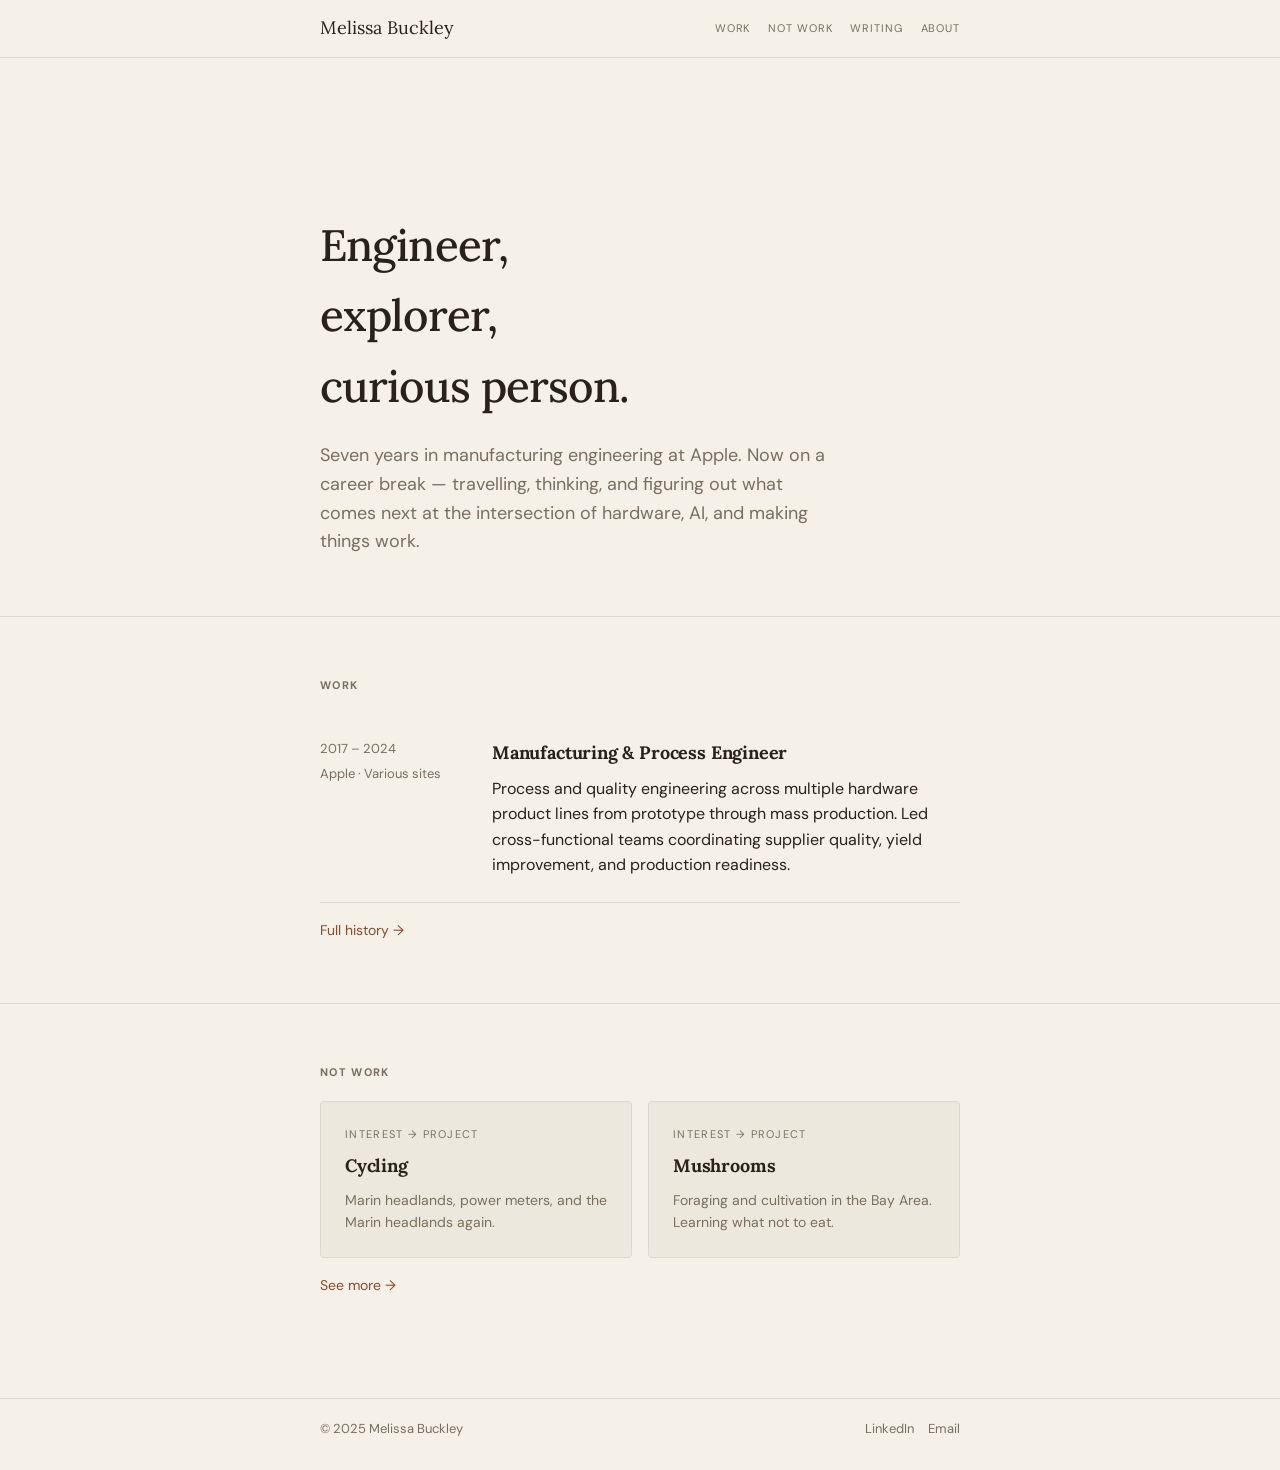
==== index.html @ 324d76b4 "Initial personal website" ====
<!DOCTYPE html>
<html lang="en">
  <head>
    <meta charset="UTF-8" />
    <meta name="viewport" content="width=device-width, initial-scale=1" />
    <title>Melissa Buckley — Home</title>
    <meta
      name="description"
      content="Personal site for Melissa Buckley — manufacturing and process engineer in San Francisco exploring hardware, AI, and what comes next."
    />
    <link
      href="https://fonts.googleapis.com/css2?family=Lora:ital,wght@0,400;0,500;1,400&family=DM+Sans:wght@300;400;500&display=swap"
      rel="stylesheet"
    />
    <link rel="stylesheet" href="css/style.css" />
  </head>
  <body>
    <header class="site-header">
      <div class="container nav-container">
        <div class="nav-brand">Melissa Buckley</div>
        <nav class="nav-links">
          <a href="pages/work.html">Work</a>
          <a href="pages/not-work.html">Not Work</a>
          <a href="pages/writing.html">Writing</a>
          <a href="pages/about.html">About</a>
        </nav>
      </div>
    </header>

    <main>
      <section class="hero">
        <div class="container">
          <h1 class="hero-title">
            Engineer,<br />
            explorer,<br />
            curious person.
          </h1>
          <p class="hero-subtitle">
            Seven years in manufacturing engineering at Apple. Now on a
            career break — travelling, thinking, and figuring out what
            comes next at the intersection of hardware, AI, and making
            things work.
          </p>
        </div>
      </section>

      <section>
        <div class="container">
          <h4 class="section-label">Work</h4>
          <div class="work-item">
            <div class="work-meta">
              <div class="work-meta-time">2017 – 2024</div>
              <div class="work-meta-place">Apple · Various sites</div>
            </div>
            <div class="work-content">
              <h3>Manufacturing &amp; Process Engineer</h3>
              <p>
                Process and quality engineering across multiple hardware product
                lines from prototype through mass production. Led
                cross-functional teams coordinating supplier quality, yield
                improvement, and production readiness.
              </p>
            </div>
          </div>
          <a class="inline-link" href="pages/work.html">Full history →</a>
        </div>
      </section>

      <section>
        <div class="container">
          <h4 class="section-label">Not Work</h4>
          <div class="grid">
            <article class="card">
              <div class="card-label">Interest → Project</div>
              <h3 class="card-title">Cycling</h3>
              <p class="card-body">
                Marin headlands, power meters, and the Marin headlands again.
              </p>
            </article>
            <article class="card">
              <div class="card-label">Interest → Project</div>
              <h3 class="card-title">Mushrooms</h3>
              <p class="card-body">
                Foraging and cultivation in the Bay Area. Learning what not to eat.
              </p>
            </article>
          </div>
          <a class="inline-link" href="pages/not-work.html">See more →</a>
        </div>
      </section>
    </main>

    <footer class="site-footer">
      <div class="container footer-content">
        <span>© 2025 Melissa Buckley</span>
        <div class="footer-links">
          <!-- TODO: Add real LinkedIn URL -->
          <a href="#">LinkedIn</a>
          <!-- TODO: Add real email address -->
          <a href="#">Email</a>
        </div>
      </div>
    </footer>

    <script src="js/main.js"></script>
  </body>
</html>
---- css/style.css ----
/* ── Reset ── */
*,
*::before,
*::after {
  box-sizing: border-box;
  margin: 0;
  padding: 0;
}

body {
  min-height: 100vh;
}

/* ── Tokens ── */
:root {
  --color-bg: #F5F0E8;
  --color-surface: #EDE8DE;
  --color-text: #2A2118;
  --color-text-muted: #7A6E5F;
  --color-accent: #8B4A2A;
  --color-accent-soft: #D4956A;
  --color-border: #C8BFB0;
  --color-border-soft: #DDD8CE;

  --font-display: 'Lora', Georgia, serif;
  --font-body: 'DM Sans', system-ui, -apple-system, BlinkMacSystemFont, sans-serif;

  --max-width: 720px;
}

/* ── Base (body, headings, links, p) ── */
html {
  scroll-behavior: smooth;
}

body {
  background: var(--color-bg);
  color: var(--color-text);
  font-family: var(--font-body);
  line-height: 1.6;
}

a {
  color: var(--color-accent);
  text-decoration: none;
}

a:hover {
  text-decoration: underline;
}

h1, h2, h3, h4 {
  font-family: var(--font-display);
  letter-spacing: -0.01em;
}

p + p {
  margin-top: 0.75rem;
}

/* ── Layout (.container, section) ── */
.container {
  max-width: var(--max-width);
  margin: 0 auto;
  padding: 0 40px;
}

main {
  padding-top: 72px;
}

section {
  padding: 60px 0;
  border-top: 1px solid var(--color-border-soft);
}

.section-label {
  font-family: var(--font-body);
  font-size: 11px;
  text-transform: uppercase;
  letter-spacing: 0.12em;
  color: var(--color-text-muted);
  margin-bottom: 20px;
}

/* ── Navigation ── */
.site-header {
  position: sticky;
  top: 0;
  z-index: 10;
  background: var(--color-bg);
  border-bottom: 1px solid var(--color-border-soft);
}

.nav-container {
  display: flex;
  align-items: center;
  justify-content: space-between;
  padding: 14px 40px;
}

.nav-brand {
  font-family: var(--font-display);
  font-size: 18px;
}

.nav-links {
  display: flex;
  gap: 18px;
  font-family: var(--font-body);
  font-size: 11px;
  text-transform: uppercase;
  letter-spacing: 0.08em;
}

.nav-links a {
  color: var(--color-text-muted);
}

.nav-links a.active {
  color: var(--color-text);
}

/* ── Hero ── */
.hero {
  padding-top: 80px;
  padding-bottom: 60px;
  border-top: none;
}

.hero-title {
  font-size: 44px;
  font-weight: 500;
  letter-spacing: -0.02em;
  margin-bottom: 20px;
}

.hero-subtitle {
  font-size: 18px;
  color: var(--color-text-muted);
  max-width: 520px;
}

/* ── Work items (.work-item) ── */
.work-item {
  display: grid;
  grid-template-columns: 140px 1fr;
  gap: 32px;
  padding: 24px 0;
  border-bottom: 1px solid var(--color-border-soft);
}

.work-meta-time {
  font-size: 13px;
  color: var(--color-text-muted);
}

.work-meta-place {
  font-size: 13px;
  color: var(--color-text-muted);
  margin-top: 4px;
}

.work-content h3 {
  font-size: 18px;
  margin-bottom: 8px;
}

.inline-link {
  display: inline-block;
  margin-top: 16px;
  font-size: 14px;
}

/* ── Cards (.card, .grid) ── */
.grid {
  display: grid;
  grid-template-columns: repeat(auto-fit, minmax(280px, 1fr));
  gap: 16px;
}

.card {
  background: var(--color-surface);
  border: 1px solid var(--color-border-soft);
  border-radius: 4px;
  padding: 24px;
}

.card-label {
  font-size: 11px;
  text-transform: uppercase;
  letter-spacing: 0.12em;
  color: var(--color-text-muted);
  margin-bottom: 8px;
}

.card-title {
  font-size: 18px;
  margin-bottom: 8px;
}

.card-body {
  font-size: 14px;
  color: var(--color-text-muted);
}

/* ── Tags (.tag) ── */
.tags {
  display: flex;
  flex-wrap: wrap;
  gap: 6px;
  margin-top: 12px;
}

.tag {
  display: inline-block;
  font-size: 11px;
  border: 1px solid var(--color-border);
  border-radius: 2px;
  padding: 2px 8px;
}

/* ── Post list (.post-list) ── */
.post-list {
  display: flex;
  flex-direction: column;
  gap: 20px;
}

.post-date {
  font-size: 13px;
  color: var(--color-text-muted);
}

.post-title {
  font-size: 18px;
}

.post-description {
  font-size: 14px;
  color: var(--color-text-muted);
}

/* ── Footer ── */
.site-footer {
  border-top: 1px solid var(--color-border-soft);
  padding: 20px 0 30px;
  margin-top: 40px;
}

.footer-content {
  display: flex;
  align-items: center;
  justify-content: space-between;
  font-size: 13px;
  color: var(--color-text-muted);
}

.footer-links {
  display: flex;
  gap: 14px;
}

.footer-links a {
  color: var(--color-text-muted);
}

/* ── Utilities ── */
.page-header {
  padding-top: 60px;
  padding-bottom: 20px;
  border-top: none;
}

.page-header h1 {
  font-size: 32px;
  margin-bottom: 12px;
}

.page-subtitle {
  font-size: 18px;
  color: var(--color-text-muted);
  max-width: 520px;
}

.empty-note {
  font-style: italic;
  font-size: 14px;
  color: var(--color-text-muted);
  margin-top: 12px;
}

@media (max-width: 640px) {
  .container {
    padding: 0 20px;
  }

  .nav-container {
    padding: 12px 20px;
  }

  .hero-title {
    font-size: 34px;
  }

  .work-item {
    grid-template-columns: 1fr;
  }
}
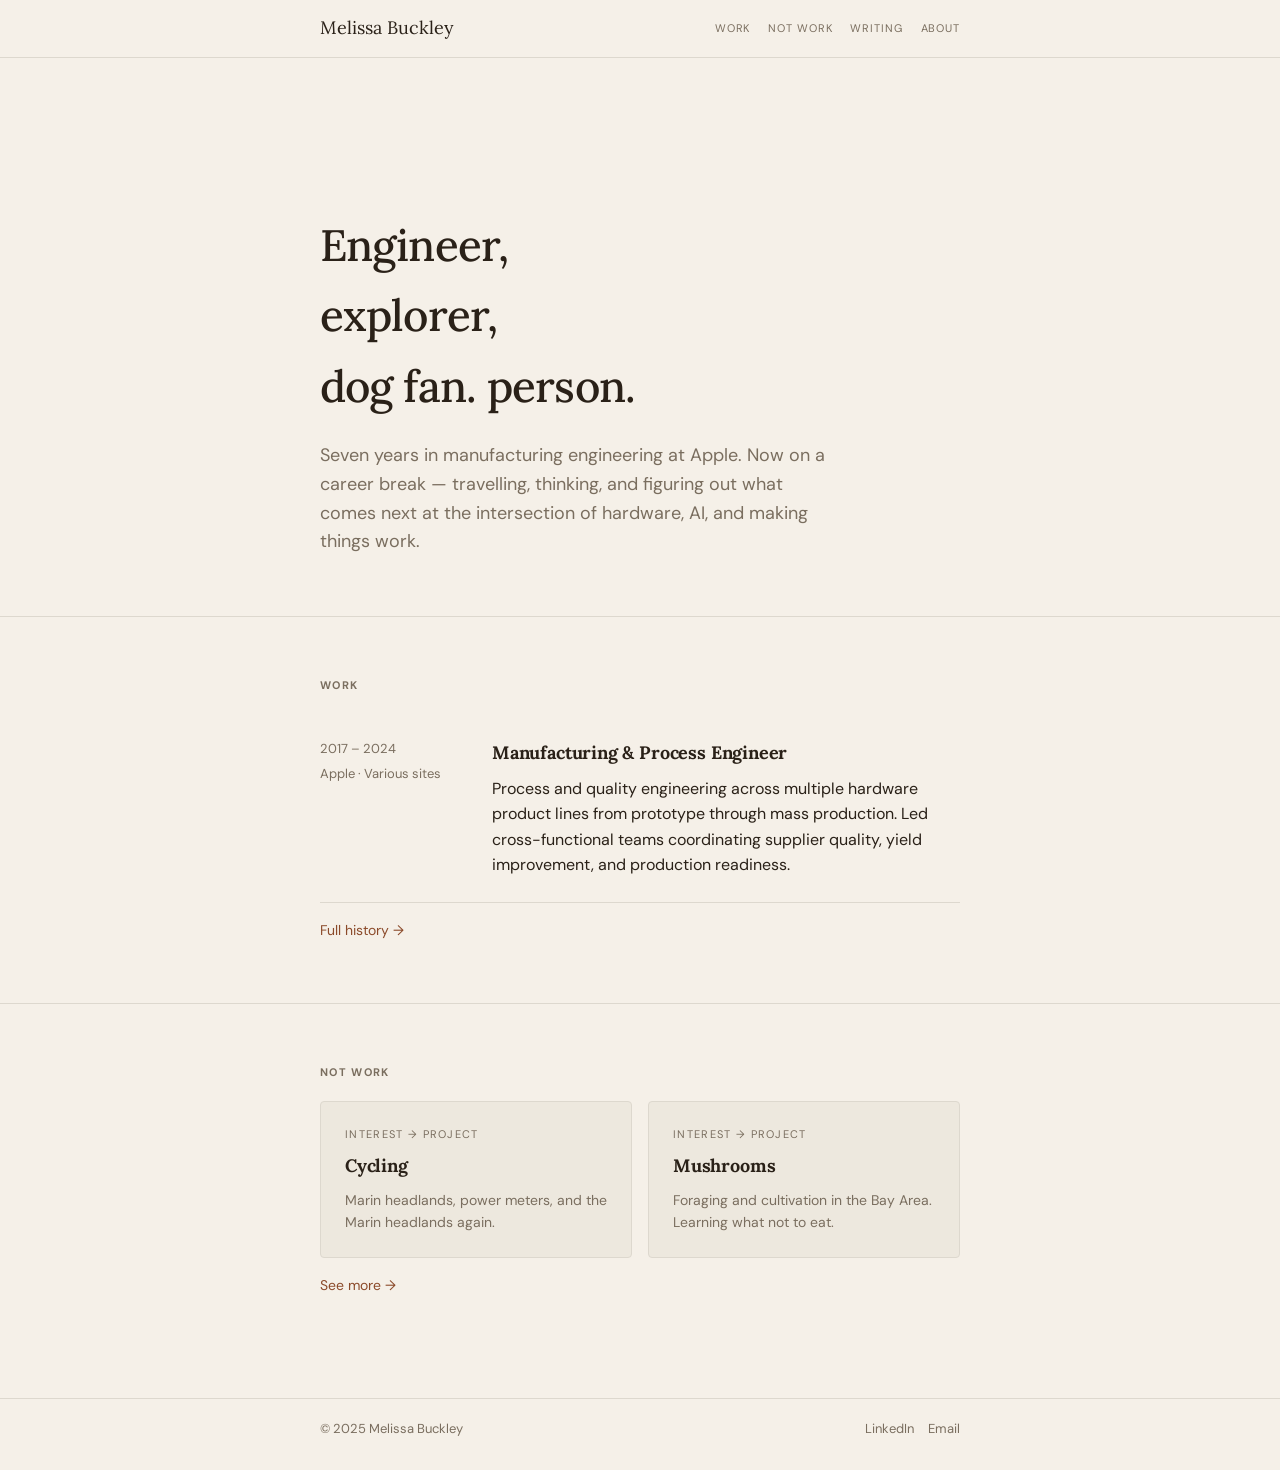
==== commit 56e313b3: "update" ====
--- a/index.html
+++ b/index.html
@@ -33,7 +33,7 @@
           <h1 class="hero-title">
             Engineer,<br />
             explorer,<br />
-            curious person.
+            dog fan. person.
           </h1>
           <p class="hero-subtitle">
             Seven years in manufacturing engineering at Apple. Now on a
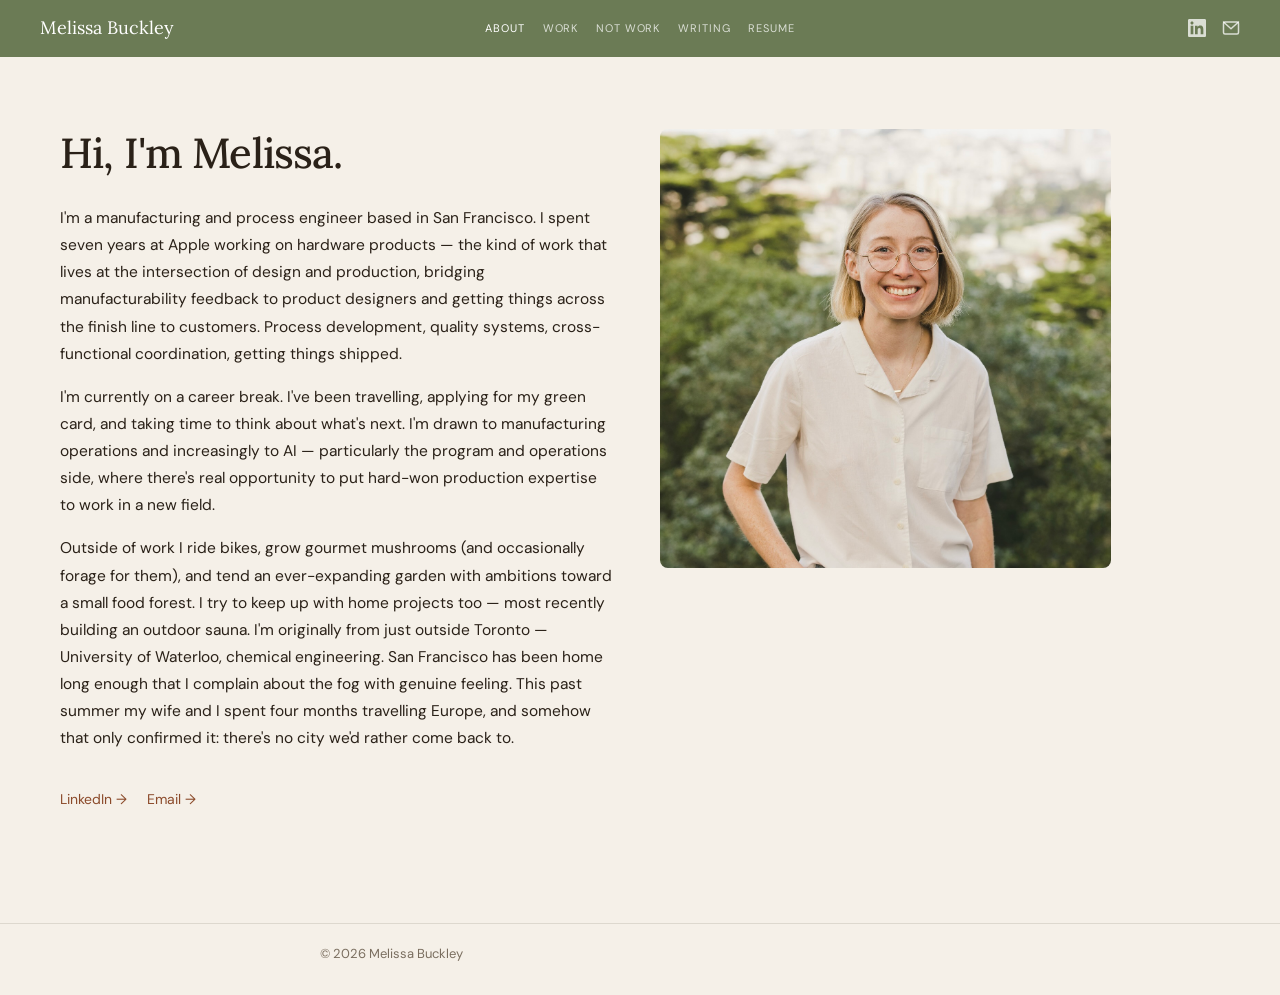
==== commit 9938aaf5: "Redesign: green header, about hero layout, nav icons, resume page, various fixes" ====
--- a/index.html
+++ b/index.html
@@ -2,107 +2,9 @@
 <html lang="en">
   <head>
     <meta charset="UTF-8" />
-    <meta name="viewport" content="width=device-width, initial-scale=1" />
-    <title>Melissa Buckley — Home</title>
-    <meta
-      name="description"
-      content="Personal site for Melissa Buckley — manufacturing and process engineer in San Francisco exploring hardware, AI, and what comes next."
-    />
-    <link
-      href="https://fonts.googleapis.com/css2?family=Lora:ital,wght@0,400;0,500;1,400&family=DM+Sans:wght@300;400;500&display=swap"
-      rel="stylesheet"
-    />
-    <link rel="stylesheet" href="css/style.css" />
+    <meta http-equiv="refresh" content="0; url=pages/about.html" />
+    <script>window.location.href = "pages/about.html";</script>
+    <title>Melissa Buckley</title>
   </head>
-  <body>
-    <header class="site-header">
-      <div class="container nav-container">
-        <div class="nav-brand">Melissa Buckley</div>
-        <nav class="nav-links">
-          <a href="pages/work.html">Work</a>
-          <a href="pages/not-work.html">Not Work</a>
-          <a href="pages/writing.html">Writing</a>
-          <a href="pages/about.html">About</a>
-        </nav>
-      </div>
-    </header>
-
-    <main>
-      <section class="hero">
-        <div class="container">
-          <h1 class="hero-title">
-            Engineer,<br />
-            explorer,<br />
-            dog fan. person.
-          </h1>
-          <p class="hero-subtitle">
-            Seven years in manufacturing engineering at Apple. Now on a
-            career break — travelling, thinking, and figuring out what
-            comes next at the intersection of hardware, AI, and making
-            things work.
-          </p>
-        </div>
-      </section>
-
-      <section>
-        <div class="container">
-          <h4 class="section-label">Work</h4>
-          <div class="work-item">
-            <div class="work-meta">
-              <div class="work-meta-time">2017 – 2024</div>
-              <div class="work-meta-place">Apple · Various sites</div>
-            </div>
-            <div class="work-content">
-              <h3>Manufacturing &amp; Process Engineer</h3>
-              <p>
-                Process and quality engineering across multiple hardware product
-                lines from prototype through mass production. Led
-                cross-functional teams coordinating supplier quality, yield
-                improvement, and production readiness.
-              </p>
-            </div>
-          </div>
-          <a class="inline-link" href="pages/work.html">Full history →</a>
-        </div>
-      </section>
-
-      <section>
-        <div class="container">
-          <h4 class="section-label">Not Work</h4>
-          <div class="grid">
-            <article class="card">
-              <div class="card-label">Interest → Project</div>
-              <h3 class="card-title">Cycling</h3>
-              <p class="card-body">
-                Marin headlands, power meters, and the Marin headlands again.
-              </p>
-            </article>
-            <article class="card">
-              <div class="card-label">Interest → Project</div>
-              <h3 class="card-title">Mushrooms</h3>
-              <p class="card-body">
-                Foraging and cultivation in the Bay Area. Learning what not to eat.
-              </p>
-            </article>
-          </div>
-          <a class="inline-link" href="pages/not-work.html">See more →</a>
-        </div>
-      </section>
-    </main>
-
-    <footer class="site-footer">
-      <div class="container footer-content">
-        <span>© 2025 Melissa Buckley</span>
-        <div class="footer-links">
-          <!-- TODO: Add real LinkedIn URL -->
-          <a href="#">LinkedIn</a>
-          <!-- TODO: Add real email address -->
-          <a href="#">Email</a>
-        </div>
-      </div>
-    </footer>
-
-    <script src="js/main.js"></script>
-  </body>
+  <body></body>
 </html>
-
